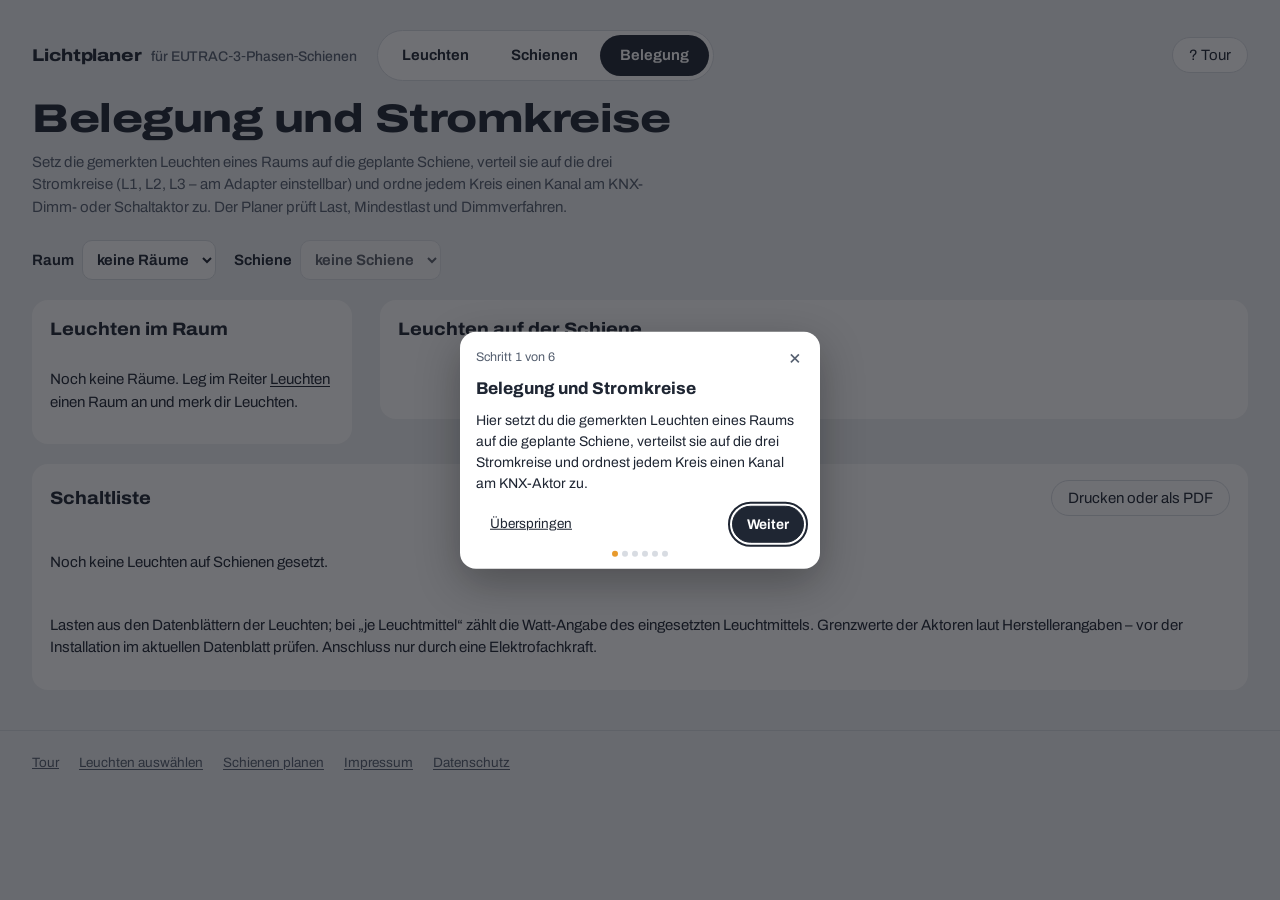
==== belegung.html @ 5a300f04 "Neuer Bereich „Belegung“: Leuchten auf Schienen setzen, Stromkreise und KNX-Aktoren; Touren für alle" ====
<!doctype html>
<html lang="de">
<head>
<meta charset="utf-8">
<meta name="viewport" content="width=device-width,initial-scale=1">
<title>Belegung – Lichtplaner für EUTRAC</title>
<meta name="description" content="Leuchten auf der EUTRAC-Schiene platzieren, auf die drei Stromkreise verteilen und KNX-Dimm- oder Schaltaktoren zuordnen – mit Last- und Dimmprüfung und Schaltliste.">
<link rel="icon" href="favicon.svg" type="image/svg+xml">
<link rel="icon" href="icons/favicon-32.png" sizes="32x32" type="image/png">
<link rel="apple-touch-icon" href="icons/apple-touch-icon.png">
<link rel="manifest" href="site.webmanifest">
<meta name="theme-color" content="#262E3C">
<link rel="stylesheet" href="fonts.css?v=20261101o">
<link rel="stylesheet" href="style.css?v=20261101o">
</head>
<body class="placing" data-tour="belegung">
<a class="skiplink" href="#blMain">Zur Belegung springen</a>
<header class="top">
  <div class="appbar">
    <a class="brand" href="./">Lichtplaner <span>für EUTRAC‑3‑Phasen‑Schienen</span></a>
    <nav class="apptabs" aria-label="Planer">
      <a href="./" id="tabLamps">Leuchten</a>
      <a href="schiene.html" id="tabRails">Schienen</a>
      <a href="belegung.html" id="tabPlace" aria-current="page">Belegung</a>
    </nav>
    <button type="button" class="ghost tourbtn" id="tourBtn" aria-label="Einführungstour starten">? Tour</button>
  </div>
  <div class="topin">
    <div>
      <h1>Belegung und Stromkreise</h1>
      <p class="lead">Setz die gemerkten Leuchten eines Raums auf die geplante Schiene, verteil sie auf die drei Stromkreise (L1, L2, L3 – am Adapter einstellbar) und ordne jedem Kreis einen Kanal am KNX-Dimm- oder Schaltaktor zu. Der Planer prüft Last, Mindestlast und Dimmverfahren.</p>
    </div>
  </div>
</header>

<div class="bl-layout">
  <div class="bl-pick" id="blPick">
    <label class="inl">Raum <select id="blRoom"></select></label>
    <label class="inl">Schiene <select id="blPlan"></select></label>
    <span class="fine" id="blStatus" aria-live="polite"></span>
  </div>

  <aside class="bl-side" aria-label="Leuchten im Raum">
    <section class="bl-card" id="blLamps"></section>
    <section class="bl-card" id="blSel" hidden></section>
  </aside>

  <main class="bl-main" id="blMain" tabindex="-1">
    <section class="bl-card">
      <div class="drawhead"><h2>Leuchten auf der Schiene</h2><span class="fine" id="blHint"></span></div>
      <div class="svgbox" id="blSvgBox"></div>
      <p class="fine" id="blLegend"></p>
    </section>
    <section class="bl-circuits" id="blCircuits" aria-label="Stromkreise"></section>
  </main>

  <section class="bl-card bl-list" id="blList" aria-labelledby="blListH">
    <div class="drawhead"><h2 id="blListH">Schaltliste</h2><button type="button" class="ghost" id="blPrint">Drucken oder als PDF</button></div>
    <div id="blListBody"></div>
    <p class="fine">Lasten aus den Datenblättern der Leuchten; bei „je Leuchtmittel“ zählt die Watt-Angabe des eingesetzten Leuchtmittels. Grenzwerte der Aktoren laut Herstellerangaben – vor der Installation im aktuellen Datenblatt prüfen. Anschluss nur durch eine Elektrofachkraft.</p>
  </section>
</div>

<footer class="sitefoot"><button type="button" class="linkbtn" id="tourLink">Tour</button><a href="./">Leuchten auswählen</a><a href="schiene.html">Schienen planen</a><a href="impressum.html">Impressum</a><a href="datenschutz.html">Datenschutz</a></footer>

<dialog id="pwDlg">
  <form id="pwForm">
    <h3>Passwort für die gemeinsame Liste</h3>
    <p>Diese Merkliste ist mit einem Passwort geschützt.</p>
    <div class="f"><label for="pwInput">Passwort</label><input type="password" id="pwInput" autocomplete="current-password"></div>
    <p id="pwErr" class="err" hidden>Passwort falsch. Bitte erneut versuchen.</p>
    <div class="actions"><button class="btn" type="button" id="pwCancel">Abbrechen</button><button class="btn primary" type="submit">Öffnen</button></div>
  </form>
</dialog>

<script src="config.js?v=20261101o"></script>
<script src="vendor/supabase-2.117.3.js?v=20261101o"></script>
<script src="merkliste-store.js?v=20261101o"></script>
<script src="tour.js?v=20261101o"></script>
<script src="schiene-engine.js?v=20261101o"></script>
<script src="belegung.js?v=20261101o"></script>
</body>
</html>
---- fonts.css ----
/* Schrift lokal ausgeliefert (keine Verbindung zu Google). Archivo, variable Breite 62–125 % und Stärke 100–900.
   Lizenz: SIL Open Font License, siehe fonts/LICENSE-Archivo.txt */
@font-face{font-family:'Archivo';font-style:normal;font-display:swap;font-weight:100 900;font-stretch:62% 125%;src:url(fonts/archivo-latin-ext-wdth-normal.woff2) format('woff2');unicode-range:U+0100-02AF,U+0304,U+0308,U+0329,U+1E00-1E9F,U+1EF2-1EFF,U+2020,U+20A0-20AB,U+20AD-20C0,U+2113,U+2C60-2C7F,U+A720-A7FF}
@font-face{font-family:'Archivo';font-style:normal;font-display:swap;font-weight:100 900;font-stretch:62% 125%;src:url(fonts/archivo-latin-wdth-normal.woff2) format('woff2');unicode-range:U+0000-00FF,U+0131,U+0152-0153,U+02BB-02BC,U+02C6,U+02DA,U+02DC,U+0304,U+0308,U+0329,U+2000-206F,U+20AC,U+2122,U+2191,U+2193,U+2212,U+2215,U+FEFF,U+FFFD}
---- style.css ----
/* Leuchten für EUTRAC – Gestaltung „Lichtkegel“
   Ruhige Fläche in Beton und Graphit; die einzige Farbe ist die Lichtfarbe der Leuchten. */
:root{
  color-scheme:light;
  --putz:#EEF0F2; --karte:#FFFFFF; --ink:#1F2633; --schiefer:#566070; --linie:#D8DCE2; --feld:#F5F6F8;
  --decke:#262E3C; --lampe:#3A4456; --gemerkt:#2F6B4F; --gemerkt-soft:#E6F1EB; --danger:#B3261E;
  --mark:#E89B2D; --mark-soft:#FFF3DF;
  --font:"Archivo",system-ui,sans-serif;
  --r-lg:16px; --r-md:12px; --r-sm:8px;
}
@media (prefers-color-scheme:dark){:root:not([data-theme="light"]){
  color-scheme:dark;
  --putz:#12161D; --karte:#1B212B; --ink:#E8EBF0; --schiefer:#A3ACBA; --linie:#2E3644; --feld:#222936;
  --decke:#0B0F15; --lampe:#3A4456; --gemerkt:#6FC198; --gemerkt-soft:#1D3328; --danger:#F2A29B;
  --mark:#F0B456; --mark-soft:#3A2E17;
}}
:root[data-theme="dark"]{
  color-scheme:dark;
  --putz:#12161D; --karte:#1B212B; --ink:#E8EBF0; --schiefer:#A3ACBA; --linie:#2E3644; --feld:#222936;
  --decke:#0B0F15; --lampe:#3A4456; --gemerkt:#6FC198; --gemerkt-soft:#1D3328; --danger:#F2A29B;
  --mark:#F0B456; --mark-soft:#3A2E17;
}
*{box-sizing:border-box}
[hidden]{display:none!important}
html{scroll-padding-top:12px}
body{margin:0;background:var(--putz);color:var(--ink);font:15px/1.5 var(--font);font-variant-numeric:tabular-nums;-webkit-font-smoothing:antialiased}
button,select,input{font:inherit;color:inherit}
a{color:inherit;text-underline-offset:2px}
h1,h2,h3,h4{margin:0}
.sr{position:absolute;width:1px;height:1px;overflow:hidden;clip:rect(0 0 0 0);white-space:nowrap}
:focus-visible{outline:2px solid var(--ink);outline-offset:2px}
.skiplink{position:absolute;left:16px;top:-60px;z-index:50;background:var(--karte);border:2px solid var(--ink);border-radius:var(--r-sm);padding:8px 12px}
.skiplink:focus{top:12px}

/* Bedienelemente */
.ghost{border:1px solid var(--linie);background:var(--karte);border-radius:999px;padding:8px 16px;cursor:pointer;line-height:1.2}
.ghost:hover{border-color:var(--ink)}
.primary{border:none;background:var(--ink);color:var(--karte);border-radius:999px;padding:10px 18px;font-weight:650;cursor:pointer}
.primary:hover{opacity:.9}
.btn{border:1px solid var(--linie);background:var(--karte);border-radius:var(--r-sm);padding:5px 10px;cursor:pointer;font-size:14px}
.btn:hover{border-color:var(--ink)}
.btn.primary{background:var(--ink);color:var(--karte);border-color:var(--ink);font-weight:650}
.btn.link{border:none;background:none;padding:4px 6px;text-decoration:underline;color:var(--ink);font-size:13.5px}
.btn.x{border:none;background:none;color:var(--schiefer);font-size:17px;line-height:1;min-width:28px;min-height:28px;display:inline-flex;align-items:center;justify-content:center;padding:0}
.btn.x:hover{color:var(--danger)}
.btn.danger{color:var(--danger);border-color:var(--danger)}
.btn:disabled,.primary:disabled,.pick:disabled{opacity:.45;cursor:not-allowed}
select,input[type=number],input[type=text],input[type=password]{border:1px solid var(--linie);background:var(--karte);border-radius:var(--r-sm);padding:7px 10px;min-height:38px}
input::placeholder{color:var(--schiefer)}
.linkbtn{background:none;border:none;padding:0;text-decoration:underline;cursor:pointer;color:inherit}

/* Kopf */
.top{max-width:1480px;margin:0 auto;padding:30px 32px 22px}
.topin{display:flex;justify-content:space-between;align-items:flex-start;gap:24px}
.top h1{font-size:46px;line-height:1;font-weight:800;font-stretch:125%;letter-spacing:-.012em;text-wrap:balance}
.lead{margin:12px 0 0;color:var(--schiefer);max-width:70ch}
.tourbtn{flex:none}

/* Raster */
.layout{max-width:1480px;margin:0 auto;padding:0 32px 40px;display:grid;grid-template-columns:250px minmax(0,1fr) 340px;gap:28px;align-items:start}
main{min-width:0;display:flex;flex-direction:column;gap:16px}

/* Filter */
.filters{position:sticky;top:16px;max-height:calc(100vh - 32px);overflow:auto;display:flex;flex-direction:column;gap:20px;padding:2px 4px 8px 2px;scrollbar-width:thin}
.fgroup h3{font-size:13.5px;font-weight:650;color:var(--schiefer);margin:0 0 8px}
.chips{display:flex;flex-wrap:wrap;gap:6px}
.chips button{border:1px solid var(--linie);background:var(--karte);border-radius:999px;padding:6px 12px;font-size:14px;cursor:pointer;min-height:34px}
.chips button:hover{border-color:var(--ink)}
.chips button[aria-pressed="true"]{background:var(--ink);color:var(--karte);border-color:var(--ink)}
.sw{display:inline-block;width:11px;height:11px;border-radius:50%;margin-right:6px;vertical-align:-1px;box-shadow:inset 0 0 0 1px rgba(0,0,0,.18)}
.nums{display:grid;gap:12px}
.f{display:flex;flex-direction:column;gap:4px}
.f label{font-size:13.5px;font-weight:650;color:var(--schiefer)}
.reset{background:none;border:none;padding:4px 0;text-align:left;text-decoration:underline;cursor:pointer;color:var(--ink)}
.showres{display:none}
.sheethead{position:absolute;width:1px;height:1px;overflow:hidden;clip:rect(0 0 0 0);white-space:nowrap}

/* Werkzeugleiste */
.toolbar{display:flex;align-items:center;gap:12px;flex-wrap:wrap}
.count{font-size:22px;font-weight:750;font-stretch:112%;margin-right:auto;outline:none}
.toolbar .tools{display:flex;gap:10px;align-items:center;flex-wrap:wrap}
.seg{display:inline-flex;border:1px solid var(--linie);border-radius:999px;background:var(--karte);padding:3px}
.seg button{border:none;background:none;border-radius:999px;padding:6px 14px;cursor:pointer}
.seg button[aria-pressed="true"]{background:var(--ink);color:var(--karte)}
.filterbtn{display:none}

/* Unterschiede */
.diff{background:var(--karte);border-radius:var(--r-lg);padding:4px 18px 4px}
.diff summary{cursor:pointer;font-weight:750;font-stretch:108%;font-size:16px;padding:12px 0;list-style:none;display:flex;align-items:center;gap:10px}
.diff summary::-webkit-details-marker{display:none}
.diff summary::before{content:"";width:8px;height:8px;border-right:2px solid var(--ink);border-bottom:2px solid var(--ink);transform:rotate(-45deg);transition:transform .15s}
.diff[open] summary::before{transform:rotate(45deg)}
#diffBody{padding:0 0 14px}
.drows{display:grid;gap:8px}
.drow{display:grid;grid-template-columns:120px 1fr;gap:10px;align-items:start}
.dl{font-size:13.5px;color:var(--schiefer);padding-top:6px}
.dv{display:flex;flex-wrap:wrap;gap:6px;align-items:center}
.dv.range{padding-top:5px;font-weight:600}
.fchip{border:1px solid var(--linie);background:var(--feld);border-radius:999px;padding:4px 10px;font-size:14px;cursor:pointer;display:inline-flex;align-items:center;gap:2px;min-height:32px}
.fchip small{margin-left:6px;color:var(--schiefer);font-size:12px}
.fchip:hover{border-color:var(--ink)}
.fchip[aria-pressed="true"]{background:var(--ink);color:var(--karte);border-color:var(--ink)}
.fchip[aria-pressed="true"] small{color:inherit;opacity:.75}
.more{color:var(--schiefer);font-size:13px;font-weight:400}
.dcommon,.dactive,.dnone{margin:12px 0 0;font-size:14px;color:var(--schiefer)}
.dcommon b,.dactive b{color:var(--ink);font-weight:650;margin-right:4px}
.dcommon{display:flex;flex-wrap:wrap;gap:4px 14px;align-items:baseline}
.cm i{font-style:normal;color:var(--schiefer);font-size:12.5px;margin-right:2px}
.cm{color:var(--ink)}
.morebtn{background:none;border:none;padding:6px 2px;text-decoration:underline;cursor:pointer;color:var(--ink);font-size:14px}
#diffBody > .morebtn{margin-top:6px}
.dactive{display:flex;flex-wrap:wrap;gap:6px;align-items:center}

/* Karten */
.cards{display:grid;grid-template-columns:repeat(auto-fill,minmax(360px,1fr));gap:14px}
.card{background:var(--karte);border-radius:var(--r-lg);display:grid;grid-template-columns:96px minmax(0,1fr);overflow:hidden;box-shadow:inset 0 0 0 1px transparent}
.card.on{box-shadow:inset 0 0 0 2px var(--gemerkt)}
.beam{background:var(--decke);position:relative;min-height:220px}
.beam svg{position:absolute;inset:0 0 28px;width:100%;height:calc(100% - 28px)}
.beam .lamp{fill:var(--lampe)}
.beam .deg{position:absolute;left:0;right:0;bottom:10px;text-align:center;color:#C9D0DB;font-size:12.5px;padding:0 4px;line-height:1.2}
.body{padding:14px 16px 14px;display:flex;flex-direction:column;gap:10px;min-width:0}
.ctop{display:flex;justify-content:space-between;gap:10px;font-size:13px;color:var(--schiefer)}
.name{font-size:17px;font-weight:700;font-stretch:106%;line-height:1.25;overflow-wrap:anywhere}
.hint{margin:0;font-size:12.5px;color:var(--schiefer);border-left:3px solid var(--mark);padding-left:8px}
.specs{display:grid;grid-template-columns:repeat(3,minmax(0,1fr));gap:8px 12px;margin:0}
.spec{min-width:0}
.spec dt{font-size:12px;color:var(--schiefer)}
.spec dd{margin:0;font-size:14px;color:var(--schiefer);overflow-wrap:anywhere;line-height:1.3}
.spec.wide{grid-column:1/-1}
/* Eigenschaften, in denen sich die aktuellen Treffer unterscheiden */
.spec.d dd{color:var(--ink);font-weight:650}
.spec.d dt{color:var(--ink)}
.spec.d{box-shadow:inset 3px 0 0 var(--mark);padding-left:7px}
.used{margin:0;font-size:13px;color:var(--gemerkt);font-weight:600}
.cfoot{display:flex;justify-content:space-between;align-items:flex-end;gap:10px;margin-top:2px}
.price{font-size:19px;font-weight:750;line-height:1.15}
.price small{font-size:12.5px;font-weight:400;color:var(--schiefer)}
.psrc{display:block;font-size:11.5px;font-weight:400;color:var(--schiefer);text-decoration:none;margin-top:2px;padding:4px 0;line-height:16px}
.psrc:hover{text-decoration:underline}
.pick{border:none;background:var(--ink);color:var(--karte);border-radius:999px;padding:10px 20px;font-weight:650;cursor:pointer;min-height:42px;white-space:nowrap}
.pick:hover{opacity:.9}
.card.on .pick{background:var(--gemerkt);color:#fff}
.links{display:flex;flex-wrap:wrap;gap:2px 8px;font-size:13.5px;margin:0 -6px}
.links a{display:inline-flex;align-items:center;min-height:36px;padding:4px 6px;text-decoration:underline;border-radius:6px}
.links a:hover{background:var(--feld)}

/* Tabelle */
.tablebox{background:var(--karte);border-radius:var(--r-lg);overflow:auto;max-height:calc(100vh - 140px)}
table{border-collapse:separate;border-spacing:0;width:100%;font-size:13.5px}
th{position:sticky;top:0;background:var(--karte);text-align:left;font-size:12.5px;font-weight:650;color:var(--schiefer);padding:10px 10px;border-bottom:1px solid var(--linie);white-space:nowrap;z-index:1}
th.n,td.n{text-align:right}
th button{background:none;border:none;padding:0;font:inherit;color:inherit;cursor:pointer}
th button::after{content:attr(data-dir);margin-left:4px}
th.d{color:var(--ink);box-shadow:inset 0 -3px 0 var(--mark)}
td{padding:9px 10px;border-bottom:1px solid var(--linie);vertical-align:top;white-space:nowrap}
td.same,th.same{color:var(--schiefer);opacity:.75}
tr.picked td{background:var(--gemerkt-soft)}
.namecell{white-space:normal;min-width:240px}
.namecell .model{display:block;font-weight:650}
td .brand{display:block;font-size:12px;color:var(--schiefer)}
td .hint{display:block;margin-top:4px}
td .used{display:block;margin-top:4px;white-space:normal;max-width:160px}
.pick.sm{padding:6px 14px;min-height:32px;font-size:13.5px}
.cct{display:inline-flex;align-items:center;gap:3px}
.dot{width:10px;height:10px;border-radius:50%;box-shadow:inset 0 0 0 1px rgba(0,0,0,.18)}
td .links{flex-wrap:nowrap;gap:2px;margin:-6px -6px}
td .links a{min-height:32px}
.emptybox{display:flex;flex-direction:column;align-items:flex-start;gap:8px;padding:28px 20px;background:var(--karte);border-radius:var(--r-lg);grid-column:1/-1}
.emptybox span{color:var(--schiefer)}
.emptyrow td{padding:0;white-space:normal}
.emptyrow .emptybox{position:sticky;left:0;max-width:min(560px,calc(100vw - 48px))}

/* Hinweise */
.notes{color:var(--schiefer);font-size:13.5px;display:flex;flex-direction:column;gap:6px;max-width:90ch;margin-top:12px}
.notes b{color:var(--ink)}

/* Lichtplan */
.plan{position:sticky;top:16px;max-height:calc(100vh - 32px);overflow:auto;background:var(--karte);border-radius:var(--r-lg);padding:18px 18px 16px;display:flex;flex-direction:column;gap:12px;scrollbar-width:thin}
.planhead{display:flex;justify-content:space-between;align-items:center}
.plan h2{font-size:24px;font-weight:800;font-stretch:120%}
.closeplan{display:none}
.plansub{margin:-8px 0 0;color:var(--schiefer);font-size:13.5px}
.plan .tools{display:flex;gap:8px;flex-wrap:wrap;align-items:center}
.roomtools input{flex:1;min-width:0}
.badge{font-size:12.5px;font-weight:650;padding:3px 10px;border-radius:999px;background:var(--gemerkt-soft);color:var(--gemerkt)}
.status{font-size:13px;color:var(--schiefer)}
.rooms{display:flex;flex-direction:column}
.empty{color:var(--schiefer);font-size:13.5px}
.room{border-top:1px solid var(--linie);padding:12px 0;display:flex;flex-direction:column;gap:8px}
.roomhead{display:flex;justify-content:space-between;align-items:center;gap:8px}
.roomname,.roomhead strong{font-size:16px;font-weight:750;font-stretch:108%}
.roomhead input{flex:1;min-width:0}
.roomhead .tools{display:flex;gap:2px}
.group{display:flex;flex-direction:column;gap:4px}
.group h4{font-size:13px;font-weight:650;color:var(--schiefer);display:flex;justify-content:space-between;align-items:center;gap:6px}
.item{display:grid;grid-template-columns:54px 1fr auto auto;gap:6px;align-items:center;font-size:13.5px}
.item input[type=number]{width:54px;min-height:32px;padding:3px 6px}
.item .p{color:var(--schiefer);font-size:13px;white-space:nowrap}
.room > .tools input{flex:1;min-width:0}
.sum{display:flex;justify-content:space-between;align-items:baseline;gap:8px;flex-wrap:wrap;font-size:13.5px;color:var(--schiefer)}
.sum b{color:var(--ink)}
.plantotal{border-top:2px solid var(--ink);padding-top:12px;display:flex;justify-content:space-between;align-items:baseline;gap:10px;flex-wrap:wrap}
.plantotal span{color:var(--schiefer);font-size:13.5px}
.plantotal b{font-size:24px;font-weight:800;font-stretch:112%}

/* Leiste unten (Handy) */
.mbar{display:none}
.scrim{display:none}

/* Fuß */
.sitefoot{max-width:1480px;margin:0 auto;padding:18px 32px 40px;display:flex;gap:20px;flex-wrap:wrap;font-size:13.5px;color:var(--schiefer);border-top:1px solid var(--linie)}
.sitefoot a,.sitefoot .linkbtn{color:var(--schiefer);display:inline-block;padding:4px 0;min-height:28px}

/* Dialoge */
dialog{border:none;border-radius:var(--r-lg);background:var(--karte);color:var(--ink);padding:20px;width:min(440px,calc(100vw - 24px));box-shadow:0 20px 60px rgba(0,0,0,.3)}
dialog::backdrop{background:rgba(18,22,29,.5)}
dialog form,#shareDone{display:flex;flex-direction:column;gap:12px}
dialog h3{font-size:18px;font-weight:750;font-stretch:108%}
dialog p{margin:0;color:var(--schiefer);font-size:14px}
dialog .row{display:flex;gap:10px;flex-wrap:wrap}
dialog .row .f{flex:1 1 150px}
dialog select,dialog input{width:100%}
dialog .actions{display:flex;justify-content:flex-end;gap:8px}
dialog .actions .btn{padding:9px 16px;border-radius:999px}
dialog .fine{font-size:12.5px}
dialog .err,#pickErr{color:var(--danger);font-size:13.5px}
dialog .linkrow{display:flex;gap:6px}
dialog .linkrow input{flex:1;min-width:0;font-size:12.5px}

/* Einführungstour */
.tour{position:fixed;inset:0;z-index:1000}
.tour-catch{position:absolute;inset:0}
.tour-hole{position:fixed;border-radius:10px;box-shadow:0 0 0 9999px rgba(15,18,24,.6),0 0 0 2px var(--mark);transition:all .22s ease;pointer-events:none}
.tour-card{position:fixed;width:min(360px,calc(100vw - 24px));background:var(--karte);color:var(--ink);border-radius:var(--r-lg);padding:14px 16px 12px;box-shadow:0 14px 44px rgba(0,0,0,.3);display:flex;flex-direction:column;gap:8px;transition:top .22s ease,left .22s ease}
.tour-card.center{left:50%!important;top:50%!important;transform:translate(-50%,-50%)}
.tour-card.sheet{left:12px!important;right:12px;bottom:max(12px,env(safe-area-inset-bottom));top:auto!important;width:auto;transform:none}
.tour-card h3{font-size:17px;font-weight:750}
.tour-card p{margin:0;font-size:14px;line-height:1.5}
.tour-top{display:flex;justify-content:space-between;align-items:center}
.tour-count{font-size:12.5px;color:var(--schiefer)}
.tour-x{border:none;background:none;color:var(--schiefer);font-size:22px;line-height:1;cursor:pointer;padding:0 2px}
.tour-nav{display:flex;align-items:center;gap:6px;margin-top:4px}
.tour-sp{flex:1}
.tour-nav .btn{padding:7px 14px;border-radius:999px}
.tour-dots{display:flex;gap:4px;justify-content:center}
.tour-dots i{width:6px;height:6px;border-radius:50%;background:var(--linie)}
.tour-dots i.on{background:var(--mark)}

/* Rechtstexte */
.wrap.legal{max-width:760px;margin:0 auto;padding:32px 20px 40px}
.legal main{gap:6px}
.legal h1{font-size:clamp(26px,7.5vw,36px);font-weight:800;font-stretch:120%;margin:8px 0 6px;hyphens:auto;overflow-wrap:anywhere}
.legal h2{font-size:18px;font-weight:750;margin:22px 0 6px}
.legal p,.legal li{line-height:1.6}
.legal address{font-style:normal;line-height:1.6}
.legal .sitefoot{padding:18px 0 0;margin-top:24px}

/* Mittlere Breite: Lichtplan als Leiste unten */
@media (max-width:1180px){
  .layout{grid-template-columns:230px minmax(0,1fr)}
  .plan{position:fixed;left:auto;right:12px;top:12px;bottom:12px;width:min(420px,calc(100vw - 24px));max-height:none;z-index:40;transform:translateX(calc(100% + 24px));transition:transform .22s ease;box-shadow:0 20px 60px rgba(0,0,0,.3)}
  .closeplan{display:inline-block}
  body.sheet-plan .plan{transform:none}
  .mbar{display:flex;position:fixed;left:50%;transform:translateX(-50%);bottom:14px;z-index:30;width:min(520px,calc(100vw - 24px));background:var(--ink);color:var(--karte);border:none;border-radius:var(--r-lg);padding:12px 14px 12px 18px;justify-content:space-between;align-items:center;gap:12px;cursor:pointer;text-align:left;box-shadow:0 12px 32px rgba(18,22,29,.35)}
  .mbar b{display:block;font-size:16px}
  .mbar small{display:block;font-size:13px;opacity:.8}
  .mbtn{background:var(--karte);color:var(--ink);border-radius:999px;padding:8px 16px;font-weight:700}
  body{padding-bottom:84px}
  body.sheet-plan .scrim,body.sheet-filter .scrim{display:block;position:fixed;inset:0;background:rgba(18,22,29,.45);z-index:35}
}
/* Handy */
@media (max-width:760px){
  .top{padding:20px 16px 12px}
  .top h1{font-size:34px}
  .lead{font-size:14.5px}
  .layout{grid-template-columns:minmax(0,1fr);padding:0 12px 24px;gap:14px}
  .filters{position:fixed;inset:auto 0 0 0;top:auto;max-height:88vh;background:var(--putz);z-index:40;padding:16px 16px calc(16px + env(safe-area-inset-bottom));border-radius:var(--r-lg) var(--r-lg) 0 0;transform:translateY(105%);transition:transform .22s ease;box-shadow:0 -10px 40px rgba(0,0,0,.25)}
  body.sheet-filter .filters{transform:none}
  .sheethead{position:static;width:auto;height:auto;overflow:visible;clip:auto;display:flex;justify-content:space-between;align-items:center}
  .sheethead h2{font-size:22px;font-weight:800;font-stretch:115%}
  .showres{display:block;position:sticky;bottom:0;width:100%;margin-top:4px}
  .filterbtn{display:inline-block;order:-1}
  .toolbar{position:sticky;top:0;z-index:20;background:var(--putz);padding:8px 0;margin:0 -2px}
  .count{font-size:17px;flex-basis:100%;order:1;margin:0}
  .toolbar .tools{order:0;margin-left:auto}
  #sortSel{max-width:170px}
  .seg{display:none}
  .toolbar{flex-wrap:wrap;gap:8px}
  .cards{grid-template-columns:minmax(0,1fr)}
  .card{grid-template-columns:70px minmax(0,1fr)}
  .beam{min-height:180px}
  .specs{grid-template-columns:repeat(3,minmax(0,1fr));gap:8px 10px}
  .drow{grid-template-columns:1fr;gap:4px}
  .dl{padding-top:0}
  .plan{inset:auto 0 0 0;top:auto;width:auto;height:88vh;border-radius:var(--r-lg) var(--r-lg) 0 0;transform:translateY(105%)}
  body.sheet-plan .plan{transform:none}
  .mbar{bottom:10px}
  .sitefoot{padding:18px 16px 24px}
}
@media (prefers-reduced-motion:reduce){*{transition:none!important}}
.store{border-collapse:collapse;width:100%;font-size:13.5px;margin:10px 0}
.store th,.store td{border-bottom:1px solid var(--linie);padding:8px 8px;text-align:left;vertical-align:top;white-space:normal;position:static;background:none;color:inherit;font-size:13.5px}
.store th{font-weight:650;color:var(--schiefer)}
.store code{font-size:12.5px;white-space:nowrap}
@media (max-width:640px){
  .store thead{display:none}
  .store,.store tbody,.store tr,.store td{display:block;width:100%}
  .store tr{border-bottom:1px solid var(--linie);padding:8px 0}
  .store td{border:none;padding:2px 0}
  .store td::before{content:attr(data-label);display:block;font-size:12px;color:var(--schiefer)}
  .store code{white-space:normal}
}
.printbtn{width:100%}
.printplan{display:none}
@media print{
  @page{margin:14mm 12mm}
  body{background:#fff;color:#000;padding:0;font-size:10.5pt}
  body > *:not(.printplan){display:none!important}
  .printplan{display:block}
  .printplan h1{font-size:22pt;font-weight:800;font-stretch:120%;margin:0}
  .printplan header p{margin:2pt 0 10pt;color:#444}
  .printplan h2{font-size:13pt;margin:12pt 0 4pt;font-weight:750}
  .printplan h3{font-size:11.5pt;margin:8pt 0 2pt;border-bottom:1px solid #999}
  .printplan h4{font-size:10pt;margin:4pt 0 1pt;color:#444;font-weight:650}
  .printplan table{width:100%;border-collapse:collapse;font-size:9pt}
  .printplan thead th:nth-child(3){width:34%}
  .printplan td:nth-child(7){white-space:normal;max-width:24mm}
  .printplan th,.printplan td{border-bottom:1px solid #ccc;padding:3pt 4pt;text-align:left;vertical-align:top;position:static;background:none;color:#000;white-space:normal}
  .printplan th{font-weight:650;color:#333;border-bottom:1.5px solid #000}
  .printplan .n{text-align:right;white-space:nowrap}
  .printplan tfoot td{border-top:1.5px solid #000;border-bottom:none}
  .printplan ul{margin:0;padding-left:14pt}
  .printplan li span{color:#555;margin-left:4pt}
  .printplan .proom{break-inside:avoid}
  .printplan tr{break-inside:avoid}
  .pnote{margin-top:12pt;font-size:8.5pt;color:#555}
}
.fgroup.extra{background:var(--karte);border-radius:var(--r-md);padding:10px 10px 12px;box-shadow:inset 3px 0 0 var(--mark)}

/* Doppel-Schieberegler (Lichtstrom, Leistung) */
.range{display:flex;flex-direction:column;gap:2px}
.rhead{display:flex;justify-content:space-between;align-items:baseline;gap:8px;flex-wrap:wrap}
.rhead span{font-size:13.5px;font-weight:650;color:var(--schiefer)}
.rhead output{font-size:13.5px;font-weight:600;color:var(--ink);text-align:right}
.dual{position:relative;height:40px;margin:0 2px}
.dual .track{position:absolute;left:14px;right:14px;top:18px;height:4px;border-radius:2px;background:var(--linie)}
.dual .fill{position:absolute;top:0;bottom:0;left:0;right:0;border-radius:2px;background:var(--ink)}
.dual input[type=range]{position:absolute;inset:0;width:100%;height:40px;margin:0;background:none;pointer-events:none;-webkit-appearance:none;appearance:none;z-index:2}
.dual input[type=range]:focus{outline:none}
.dual input[type=range]::-webkit-slider-runnable-track{height:40px;background:none;border:none}
.dual input[type=range]::-moz-range-track{height:40px;background:none;border:none}
.dual input[type=range]::-webkit-slider-thumb{-webkit-appearance:none;appearance:none;pointer-events:auto;width:28px;height:28px;margin-top:6px;border-radius:50%;background:var(--karte);border:2px solid var(--ink);box-shadow:0 1px 4px rgba(0,0,0,.25);cursor:grab}
.dual input[type=range]::-moz-range-thumb{pointer-events:auto;width:24px;height:24px;border-radius:50%;background:var(--karte);border:2px solid var(--ink);box-shadow:0 1px 4px rgba(0,0,0,.25);cursor:grab}
.dual input[type=range]:active::-webkit-slider-thumb{cursor:grabbing;transform:scale(1.08)}
.dual input[type=range]:focus-visible::-webkit-slider-thumb{outline:3px solid var(--mark);outline-offset:2px}
.dual input[type=range]:focus-visible::-moz-range-thumb{outline:3px solid var(--mark);outline-offset:2px}
.fgroup.ranges{display:flex;flex-direction:column;gap:10px}

/* Bildvorschau */
.imglink{background:none;border:none;font:inherit;color:inherit;display:inline-flex;align-items:center;min-height:36px;padding:4px 6px;text-decoration:underline;border-radius:6px;cursor:zoom-in}
.imglink:hover{background:var(--feld)}
td .imglink{min-height:32px}
.imgdlg{width:min(560px,calc(100vw - 24px));padding:14px}
.imgdlg figure{margin:0;display:flex;flex-direction:column;gap:10px}
.imgbox{background:#fff;border-radius:var(--r-md);aspect-ratio:1/1;display:grid;place-items:center;overflow:hidden;position:relative}
.imgbox img{width:100%;height:100%;object-fit:contain;display:block}
.imgload,.imgfail{position:absolute;margin:0;color:#566070;font-size:14px;display:none}
figure.loading .imgload{display:block}
figure.loading img{opacity:0}
figure.failed .imgfail{display:block}
figure.failed img{display:none}
.imgdlg figcaption{display:flex;flex-direction:column;gap:2px;font-size:14px}
.imgdlg figcaption span{color:var(--schiefer);font-size:13px}
.imgdlg .actions{display:flex;align-items:center;gap:14px;margin-top:10px;flex-wrap:wrap}
.imgdlg .actions a{font-size:14px;min-height:32px;display:inline-flex;align-items:center}
.imgdlg .actions .sp{flex:1}

/* Schienenplaner */
.planner .back{margin:0 0 6px;font-size:14px}
.planner .back a{display:inline-block;padding:6px 0;min-height:32px}
.planlayout{max-width:1480px;margin:0 auto;padding:0 32px 40px;display:grid;grid-template-columns:320px minmax(0,1fr);gap:28px;align-items:start}
.planform{position:sticky;top:16px;display:flex;flex-direction:column;gap:14px}
.planform fieldset{border:none;margin:0;padding:14px 16px;background:var(--karte);border-radius:var(--r-lg);display:flex;flex-direction:column;gap:10px}
.planform legend{font-weight:750;font-stretch:110%;font-size:16px;padding:0;float:left;width:100%;margin-bottom:2px}
.planform legend+*{clear:both}
.planform .chips button[role=radio]{border:1px solid var(--linie);background:var(--karte);border-radius:999px;padding:6px 12px;font-size:14px;cursor:pointer;min-height:34px}
.planform .chips button[aria-checked="true"]{background:var(--ink);color:var(--karte);border-color:var(--ink)}
.planform .chips button:disabled{opacity:.45;cursor:not-allowed}
.planform .fine,.planout .fine{font-size:12.5px;color:var(--schiefer);margin:0}
.planform .lbl{font-size:13.5px;font-weight:650;color:var(--schiefer)}
.unit{display:flex;align-items:center;gap:6px}.unit input{width:110px}
.planout{display:flex;flex-direction:column;gap:16px;min-width:0;outline:none}
.planout section{background:var(--karte);border-radius:var(--r-lg);padding:16px 18px}
.planout h2{font-size:19px;font-weight:750;font-stretch:110%}
.drawhead{display:flex;justify-content:space-between;align-items:center;gap:10px;flex-wrap:wrap;margin-bottom:10px}
.svgbox{overflow-x:auto}
.svgbox svg{width:100%;min-width:560px;height:auto;display:block}
.svgbox .rail{fill:var(--feld);stroke:var(--ink);stroke-width:1.5}
.svgbox .joint{stroke:var(--ink);stroke-width:2;stroke-dasharray:3 3}
.svgbox .sl{stroke:#D7262E;stroke-width:3}
.svgbox .feed{fill:var(--ink)}
.svgbox .cap{fill:var(--ink)}
.svgbox .dim{stroke:var(--schiefer);stroke-width:1}
.svgbox text{fill:var(--ink);font-family:var(--font)}
.svgbox .tN{font-size:13px;fill:var(--schiefer)}
.svgbox .tRail{font-size:13px;font-weight:600}
.svgbox .tLab{font-size:13px;font-weight:650}
.svgbox .tSmall{font-size:12px;fill:var(--schiefer)}
.svgbox .tSL{font-size:12px;font-weight:700;fill:#D7262E}
.svgbox .tDim{font-size:13px}
.checks ul{list-style:none;margin:8px 0 0;padding:0;display:flex;flex-direction:column;gap:6px}
.checks li{display:flex;gap:8px;align-items:baseline}
.checks li span{width:20px;height:20px;border-radius:50%;display:inline-grid;place-items:center;font-size:12px;font-weight:800;flex:none;color:#fff}
.checks li.ok span{background:var(--gemerkt)}
.checks li.warn span{background:var(--mark);color:#1F2633}
.checks li.bad span{background:var(--danger)}
.err{color:var(--danger);font-weight:600;margin:8px 0 0}
.tablewrap{overflow-x:auto}
#bom{width:100%;border-collapse:collapse;font-size:14px}
#bom th,#bom td{text-align:left;padding:9px 8px;border-bottom:1px solid var(--linie);vertical-align:top;position:static;background:none;white-space:normal}
#bom th{font-size:12.5px;color:var(--schiefer);font-weight:650}
#bom .n{text-align:right;white-space:nowrap}
#bom .mono{white-space:nowrap;font-variant-numeric:tabular-nums}
#bom .why{display:block;font-size:12.5px;color:var(--schiefer)}
#bom .na{font-size:12.5px;color:var(--schiefer)}
#bom tr.have td{color:var(--schiefer);text-decoration:line-through;text-decoration-color:var(--linie)}
#bom tr.have td:first-child{text-decoration:none}
#bom input[type=checkbox]{width:24px;height:24px;margin:0;accent-color:var(--gemerkt)}
.missing{margin-top:10px;font-size:14.5px}
.missing:empty{display:none}
.notes2{margin:12px 0 0;padding-left:18px;color:var(--schiefer);font-size:13.5px;display:flex;flex-direction:column;gap:4px}
.explain ul{padding-left:18px;display:flex;flex-direction:column;gap:6px;font-size:14.5px}
.explain p{font-size:14.5px;max-width:80ch}
.plannerlink{flex:none}
@media (max-width:900px){.planlayout{grid-template-columns:minmax(0,1fr);padding:0 12px 24px}.planform{position:static}}
@media print{
  body.planner > *:not(.planlayout){display:none!important}
  body.planner .planform,body.planner .explain,body.planner .skiplink,body.planner #printBtn,body.planner .seg{display:none!important}
  body.planner .planlayout{display:block;padding:0}
  body.planner .planout section{padding:0;margin:0 0 12pt;break-inside:avoid}
  body.planner #bom td,body.planner #bom th{font-size:9.5pt;padding:3pt 4pt}
}
.topbtns{display:flex;gap:8px;flex:none;align-items:center}
.topbtns .ghost{text-decoration:none;color:var(--ink)}

/* Schienenplaner: Zeichenfläche */
.edtools{display:flex;flex-wrap:wrap;gap:10px 14px;align-items:center;margin:4px 0 6px}
.edtools .inl{display:inline-flex;align-items:center;gap:6px;font-size:14px;color:var(--schiefer)}
.edtools select,.edtools input{font:inherit;font-size:14px;padding:6px 8px;border:1px solid var(--linie);border-radius:8px;background:var(--karte);color:var(--ink);min-height:36px}
.edtools input{width:3.6em;text-align:right}
.edtools .seg button[aria-pressed=true]{background:var(--ink);color:var(--karte)}
.svgbox svg.editor{min-width:0;touch-action:none;user-select:none;-webkit-user-select:none;cursor:crosshair;border-radius:10px}
.svgbox svg.editor.tool-feed{cursor:pointer}
.svgbox svg.editor.tool-erase{cursor:pointer}
.svgbox .edbg{fill:var(--karte)}
.svgbox .gm{stroke:var(--linie);stroke-width:1}
.svgbox .gd{fill:var(--schiefer);opacity:.45}
.svgbox .tG{font-size:11px;fill:var(--schiefer)}
.svgbox .edrail{stroke:var(--ink);stroke-width:7;stroke-linecap:round}
.svgbox .sl2{stroke:#D7262E;stroke-width:2.5;stroke-linecap:round;pointer-events:none}
.svgbox .edprev{stroke:var(--mark);stroke-width:7;stroke-linecap:round;opacity:.8;pointer-events:none}
.svgbox .ednode{fill:var(--karte);stroke:var(--ink);stroke-width:2.5}
.svgbox .ednode.end{fill:var(--ink)}
.svgbox .bad{fill:#D7262E!important;stroke:#D7262E}
.svgbox text.bad{fill:#D7262E}
.svgbox .tLen{font-size:12px;font-weight:650;fill:var(--schiefer);paint-order:stroke;stroke:var(--karte);stroke-width:4px}
.svgbox .tNode{font-size:12.5px;font-weight:700;paint-order:stroke;stroke:var(--karte);stroke-width:4px}
.svgbox .tLabS{font-size:11px;font-weight:650;paint-order:stroke;stroke:var(--karte);stroke-width:4px}
#drawNote .leg{display:inline-flex;align-items:center;gap:5px;margin-right:12px}
#drawNote .leg i{display:inline-block;width:18px;height:6px;border-radius:3px}
#drawNote .lr{background:var(--ink)}#drawNote .ls{background:#D7262E;height:3px!important}
#drawNote .lf{background:var(--ink);width:10px!important;height:10px!important;border-radius:2px!important}
#drawNote .le{background:var(--ink);width:8px!important;height:8px!important;border-radius:50%!important}
.edgelist details{margin-top:8px;font-size:14px}
.edgelist summary{cursor:pointer;font-weight:650}
.edgelist ul{padding-left:18px;margin:6px 0;display:flex;flex-direction:column;gap:3px}
@media print{.edtools,#toolHint{display:none!important}}
@media screen{body.planner .seg{display:inline-flex;flex-wrap:wrap}}
@media (max-width:600px){body.planner .seg button{padding:8px 12px}.drawhead{flex-wrap:wrap;gap:8px}}
.svgbox .cross{fill:none;stroke:#D7262E;stroke-width:3}
#drawNote .lx{background:var(--karte);border:2.5px solid var(--ink);width:10px!important;height:10px!important;border-radius:50%!important;box-sizing:border-box}
.planform{position:static}
.savebtns{display:flex;flex-wrap:wrap;gap:8px}
#saveStatus.ok{color:var(--gemerkt)}
#saveStatus.bad{color:var(--danger);font-weight:600}
.railitem{display:flex;justify-content:space-between;gap:8px;align-items:baseline;font-size:13.5px}
.railitem a{color:var(--ink);font-weight:600}
.railitem .p{color:var(--schiefer);font-size:13px;white-space:nowrap}
.rails .addrail{align-self:flex-start;padding-left:0}

/* Gemeinsame Kopfzeile: Leuchten und Schienen gleichberechtigt */
.appbar{display:flex;align-items:center;gap:14px 20px;flex-wrap:wrap;margin-bottom:18px}
.brand{font-weight:800;font-stretch:118%;font-size:17px;color:var(--ink);text-decoration:none;letter-spacing:-.005em}
.brand span{font-weight:500;font-stretch:100%;color:var(--schiefer);font-size:14px;margin-left:4px}
.apptabs{display:inline-flex;background:var(--karte);border:1px solid var(--linie);border-radius:999px;padding:4px;gap:2px}
.apptabs a{padding:9px 20px;border-radius:999px;color:var(--ink);text-decoration:none;font-weight:650;font-size:15px;min-height:40px;display:inline-flex;align-items:center}
.apptabs a:hover{background:var(--putz)}
.apptabs a[aria-current=page]{background:var(--ink);color:var(--karte)}
.appbar .tourbtn{margin-left:auto}
@media (min-width:761px){.top h1{font-size:40px}}
@media (max-width:600px){.brand span{display:none}.apptabs{order:3;width:100%}.apptabs a{flex:1;justify-content:center}.top h1{font-size:32px}}

/* Belegung */
.bl-layout{max-width:1480px;margin:0 auto;padding:0 32px 40px;display:grid;grid-template-columns:320px minmax(0,1fr);gap:20px 28px;align-items:start}
.bl-pick{grid-column:1/-1;display:flex;flex-wrap:wrap;gap:10px 18px;align-items:center}
.bl-pick .inl{display:inline-flex;align-items:center;gap:8px;font-weight:650}
.bl-pick select{font:inherit;font-size:15px;padding:8px 10px;border:1px solid var(--linie);border-radius:10px;background:var(--karte);color:var(--ink);min-height:40px;max-width:70vw}
.bl-side{display:flex;flex-direction:column;gap:14px}
.bl-main{display:flex;flex-direction:column;gap:18px;min-width:0}
.bl-card{background:var(--karte);border-radius:var(--r-lg);padding:16px 18px;display:flex;flex-direction:column;gap:10px}
.bl-card h2{font-size:18px;font-weight:750;font-stretch:108%}
.bl-card h3{font-size:16px;font-weight:750;display:flex;align-items:center;gap:8px;flex-wrap:wrap}
.bl-lamps{display:flex;flex-direction:column;gap:6px}
.bl-lamp{display:flex;justify-content:space-between;align-items:center;gap:10px;text-align:left;border:1px solid var(--linie);background:var(--karte);color:var(--ink);border-radius:12px;padding:8px 12px;cursor:pointer;font:inherit;min-height:48px}
.bl-lamp span{display:flex;flex-direction:column;min-width:0}
.bl-lamp small{color:var(--schiefer);font-size:12.5px}
.bl-lamp em{font-style:normal;font-weight:750;font-variant-numeric:tabular-nums;white-space:nowrap}
.bl-lamp[aria-pressed=true]{border-color:var(--ink);box-shadow:inset 0 0 0 2px var(--ink)}
.bl-lamp.full em{color:var(--gemerkt)}
.bl-svg{width:100%;height:auto;display:block;touch-action:none;user-select:none;-webkit-user-select:none;border-radius:10px;min-width:0}
.svgbox .bl-svg{min-width:0}
.bl-svg.placing{cursor:crosshair}
.bl-m{cursor:grab}
.bl-m circle{stroke:var(--karte);stroke-width:2.5}
.bl-m text{fill:#fff;font-size:13px;font-weight:800;pointer-events:none}
.bl-m.sel circle{stroke:var(--mark);stroke-width:4}
.bl-m.stale circle{opacity:.45;stroke-dasharray:3 2}
.kdot{display:inline-block;width:12px;height:12px;border-radius:50%;vertical-align:-1px;margin-right:6px;flex:none}
.bl-circuits{display:grid;grid-template-columns:repeat(3,minmax(0,1fr));gap:14px}
.bl-kreis .f{display:flex;flex-direction:column;gap:4px}
.bl-kreis label{font-size:13px;color:var(--schiefer);font-weight:650}
.bl-kreis input,.bl-kreis select{font:inherit;font-size:14.5px;padding:7px 9px;border:1px solid var(--linie);border-radius:9px;background:var(--karte);color:var(--ink);min-height:38px;width:100%}
.bl-row{display:grid;grid-template-columns:1fr 1fr;gap:8px}
.bl-sum{margin:0;font-size:14.5px}
.bl-checks{list-style:none;margin:0;padding:0;display:flex;flex-direction:column;gap:5px;font-size:13.5px}
.bl-checks li{padding-left:22px;position:relative}
.bl-checks li::before{position:absolute;left:0;top:0;width:16px;height:16px;border-radius:50%;font-size:11px;font-weight:800;display:grid;place-items:center;color:#fff}
.bl-checks li.ok::before{content:"✓";background:var(--gemerkt)}
.bl-checks li.warn::before{content:"!";background:var(--mark);color:#1F2633}
.bl-checks li.bad::before{content:"!";background:var(--danger)}
.bl-checks li.info::before{content:"i";background:var(--schiefer)}
.bl-list{grid-column:1/-1}
.bl-table{width:100%;border-collapse:collapse;font-size:14px}
.bl-table th,.bl-table td{text-align:left;padding:8px;border-bottom:1px solid var(--linie);vertical-align:top}
.bl-table th{font-size:12.5px;color:var(--schiefer);font-weight:650}
.bl-table .n{text-align:right;white-space:nowrap}
.bl-table .st.ok{color:var(--gemerkt);font-weight:650}
.bl-table .st.warn{color:var(--ink)}
.bl-table .st.bad{color:var(--danger);font-weight:600}
#blSel .chips{display:flex;flex-wrap:wrap;gap:6px}
#blStatus.ok{color:var(--gemerkt)}#blStatus.bad{color:var(--danger);font-weight:600}
@media (max-width:1100px){.bl-circuits{grid-template-columns:minmax(0,1fr)}}
@media (max-width:900px){.bl-layout{grid-template-columns:minmax(0,1fr);padding:0 12px 24px}}
@media print{
  body.placing .top,body.placing .bl-pick,body.placing .bl-side,body.placing .sitefoot,body.placing #blPrint,body.placing .skiplink{display:none!important}
  body.placing .bl-layout{display:block;padding:0}
  body.placing .bl-card{padding:6px 0;break-inside:avoid}
  body.placing .bl-kreis input,body.placing .bl-kreis select{border:none;padding:0;min-height:0}
}
#blLegend .leg{display:inline-flex;align-items:center;gap:6px;margin-right:14px}
#blLegend .lf{display:inline-block;background:var(--ink);width:10px;height:10px;border-radius:2px}
#blSel .chips button{display:inline-flex;align-items:center}
#blSel .chips button[aria-checked=true],.chips button[aria-checked=true]{background:var(--ink);color:var(--karte);border-color:var(--ink)}
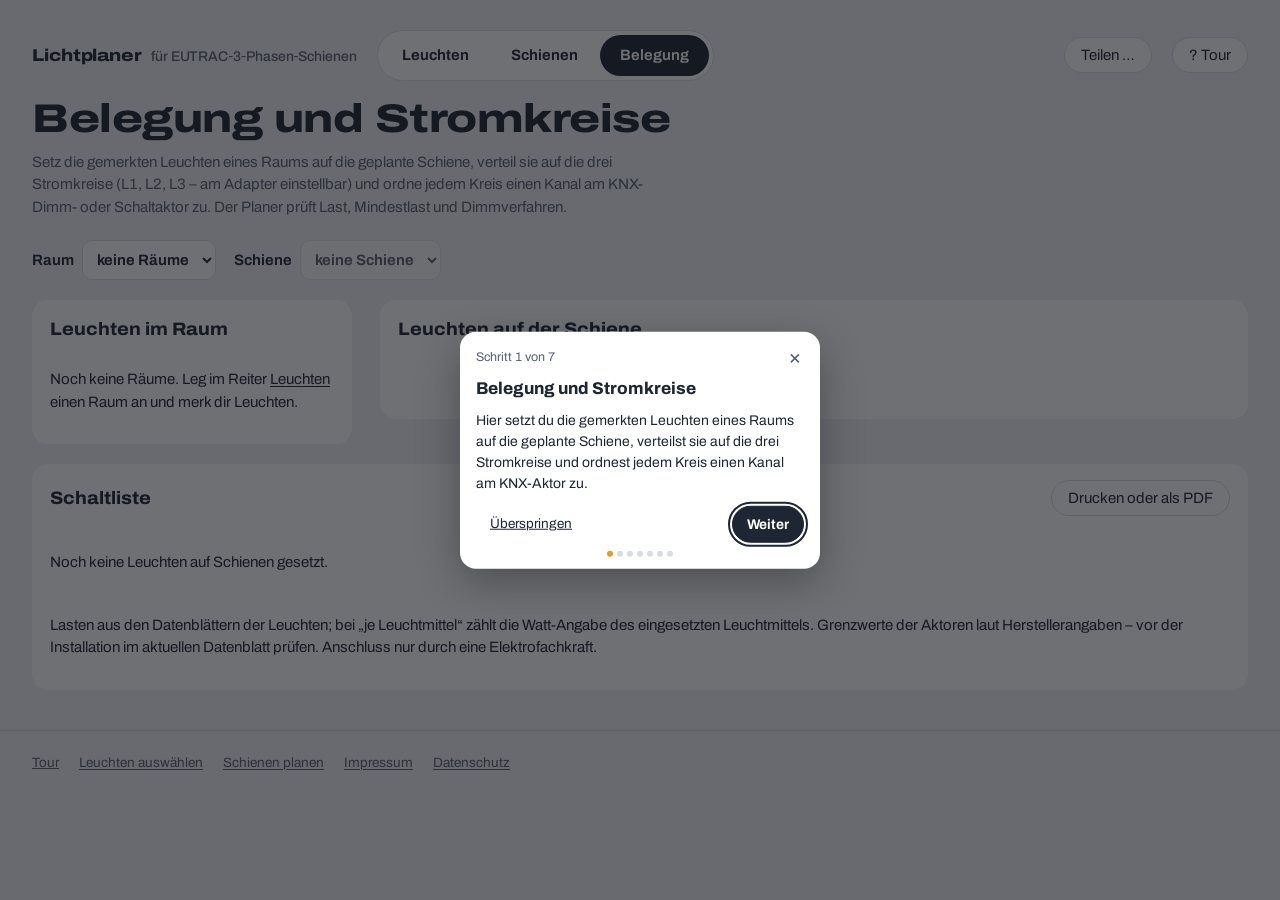
==== commit 06fa7d86: "Teilen in der Kopfzeile jeder Seite - share-ui.js: „Teilen …“ bzw. „Gemeinsam · Link kopieren · ⋯“ (" ====
--- a/belegung.html
+++ b/belegung.html
@@ -10,8 +10,8 @@
 <link rel="apple-touch-icon" href="icons/apple-touch-icon.png">
 <link rel="manifest" href="site.webmanifest">
 <meta name="theme-color" content="#262E3C">
-<link rel="stylesheet" href="fonts.css?v=20261101o">
-<link rel="stylesheet" href="style.css?v=20261101o">
+<link rel="stylesheet" href="fonts.css?v=20261101p">
+<link rel="stylesheet" href="style.css?v=20261101p">
 </head>
 <body class="placing" data-tour="belegung">
 <a class="skiplink" href="#blMain">Zur Belegung springen</a>
@@ -23,6 +23,7 @@
       <a href="schiene.html" id="tabRails">Schienen</a>
       <a href="belegung.html" id="tabPlace" aria-current="page">Belegung</a>
     </nav>
+    <div class="sharehdr" id="shareBar"></div>
     <button type="button" class="ghost tourbtn" id="tourBtn" aria-label="Einführungstour starten">? Tour</button>
   </div>
   <div class="topin">
@@ -73,11 +74,12 @@
   </form>
 </dialog>
 
-<script src="config.js?v=20261101o"></script>
-<script src="vendor/supabase-2.117.3.js?v=20261101o"></script>
-<script src="merkliste-store.js?v=20261101o"></script>
-<script src="tour.js?v=20261101o"></script>
-<script src="schiene-engine.js?v=20261101o"></script>
-<script src="belegung.js?v=20261101o"></script>
+<script src="config.js?v=20261101p"></script>
+<script src="vendor/supabase-2.117.3.js?v=20261101p"></script>
+<script src="share-ui.js?v=20261101p"></script>
+<script src="merkliste-store.js?v=20261101p"></script>
+<script src="tour.js?v=20261101p"></script>
+<script src="schiene-engine.js?v=20261101p"></script>
+<script src="belegung.js?v=20261101p"></script>
 </body>
 </html>
--- a/style.css
+++ b/style.css
@@ -562,3 +562,19 @@
 #blLegend .lf{display:inline-block;background:var(--ink);width:10px;height:10px;border-radius:2px}
 #blSel .chips button{display:inline-flex;align-items:center}
 #blSel .chips button[aria-checked=true],.chips button[aria-checked=true]{background:var(--ink);color:var(--karte);border-color:var(--ink)}
+
+/* Teilen in der Kopfzeile */
+.sharehdr{display:flex;align-items:center;gap:8px;margin-left:auto}
+.sharehdr .badge{white-space:nowrap}
+.sharehdr + .tourbtn,.appbar .sharehdr ~ .tourbtn{margin-left:0}
+.sharemore{position:relative}
+.sharemore summary{list-style:none;cursor:pointer;padding:8px 12px}
+.sharemore summary::-webkit-details-marker{display:none}
+.sharemenu{position:absolute;right:0;top:calc(100% + 6px);background:var(--karte);border:1px solid var(--linie);border-radius:12px;box-shadow:0 12px 30px rgba(0,0,0,.18);padding:6px;display:flex;flex-direction:column;min-width:240px;z-index:40}
+.sharemenu button{border:none;background:none;text-align:left;padding:10px 12px;border-radius:8px;font:inherit;color:var(--ink);cursor:pointer}
+.sharemenu button:hover{background:var(--putz)}
+.sharemenu .danger{color:var(--danger)}
+.sharetoast{position:fixed;left:50%;bottom:20px;transform:translate(-50%,20px);background:var(--ink);color:var(--karte);padding:10px 16px;border-radius:12px;font-size:14px;max-width:min(560px,calc(100vw - 32px));opacity:0;pointer-events:none;transition:opacity .2s,transform .2s;z-index:60}
+.sharetoast.on{opacity:1;transform:translate(-50%,0)}
+@media (max-width:600px){.sharehdr{margin-left:auto}.sharehdr .badge{display:none}}
+@media print{.sharehdr,.sharetoast{display:none!important}}
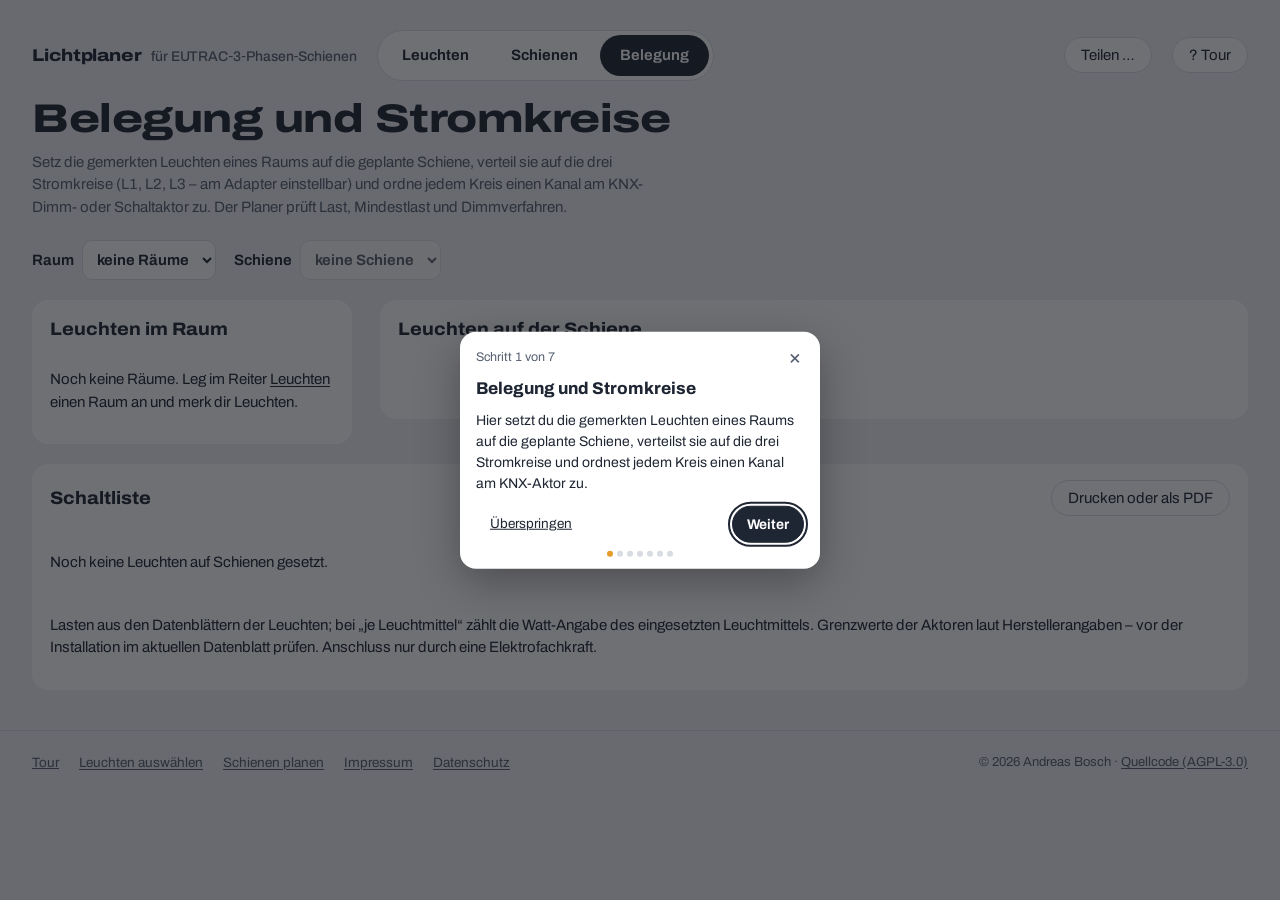
==== commit 9e6d3bf9: "Lizenz: AGPL-3.0-or-later mit Namensnennung (§7 b), Leuchtendaten CC BY-SA 4.0 - LICENSE (AGPL-3.0, " ====
--- a/belegung.html
+++ b/belegung.html
@@ -10,8 +10,8 @@
 <link rel="apple-touch-icon" href="icons/apple-touch-icon.png">
 <link rel="manifest" href="site.webmanifest">
 <meta name="theme-color" content="#262E3C">
-<link rel="stylesheet" href="fonts.css?v=20261101p">
-<link rel="stylesheet" href="style.css?v=20261101p">
+<link rel="stylesheet" href="fonts.css?v=20261101q">
+<link rel="stylesheet" href="style.css?v=20261101q">
 </head>
 <body class="placing" data-tour="belegung">
 <a class="skiplink" href="#blMain">Zur Belegung springen</a>
@@ -62,7 +62,7 @@
   </section>
 </div>
 
-<footer class="sitefoot"><button type="button" class="linkbtn" id="tourLink">Tour</button><a href="./">Leuchten auswählen</a><a href="schiene.html">Schienen planen</a><a href="impressum.html">Impressum</a><a href="datenschutz.html">Datenschutz</a></footer>
+<footer class="sitefoot"><button type="button" class="linkbtn" id="tourLink">Tour</button><a href="./">Leuchten auswählen</a><a href="schiene.html">Schienen planen</a><a href="impressum.html">Impressum</a><a href="datenschutz.html">Datenschutz</a><span class="credit">© 2026 Andreas Bosch · <a href="https://github.com/Andr3asB/eutrac-leuchten" rel="noopener">Quellcode (AGPL-3.0)</a></span></footer>
 
 <dialog id="pwDlg">
   <form id="pwForm">
@@ -74,12 +74,12 @@
   </form>
 </dialog>
 
-<script src="config.js?v=20261101p"></script>
-<script src="vendor/supabase-2.117.3.js?v=20261101p"></script>
-<script src="share-ui.js?v=20261101p"></script>
-<script src="merkliste-store.js?v=20261101p"></script>
-<script src="tour.js?v=20261101p"></script>
-<script src="schiene-engine.js?v=20261101p"></script>
-<script src="belegung.js?v=20261101p"></script>
+<script src="config.js?v=20261101q"></script>
+<script src="vendor/supabase-2.117.3.js?v=20261101q"></script>
+<script src="share-ui.js?v=20261101q"></script>
+<script src="merkliste-store.js?v=20261101q"></script>
+<script src="tour.js?v=20261101q"></script>
+<script src="schiene-engine.js?v=20261101q"></script>
+<script src="belegung.js?v=20261101q"></script>
 </body>
 </html>
--- a/fonts.css
+++ b/fonts.css
@@ -1,3 +1,4 @@
+/* SPDX-License-Identifier: AGPL-3.0-or-later · Copyright (C) 2026 Andreas Bosch */
 /* Schrift lokal ausgeliefert (keine Verbindung zu Google). Archivo, variable Breite 62–125 % und Stärke 100–900.
    Lizenz: SIL Open Font License, siehe fonts/LICENSE-Archivo.txt */
 @font-face{font-family:'Archivo';font-style:normal;font-display:swap;font-weight:100 900;font-stretch:62% 125%;src:url(fonts/archivo-latin-ext-wdth-normal.woff2) format('woff2');unicode-range:U+0100-02AF,U+0304,U+0308,U+0329,U+1E00-1E9F,U+1EF2-1EFF,U+2020,U+20A0-20AB,U+20AD-20C0,U+2113,U+2C60-2C7F,U+A720-A7FF}
--- a/style.css
+++ b/style.css
@@ -1,3 +1,4 @@
+/* SPDX-License-Identifier: AGPL-3.0-or-later · Copyright (C) 2026 Andreas Bosch */
 /* Leuchten für EUTRAC – Gestaltung „Lichtkegel“
    Ruhige Fläche in Beton und Graphit; die einzige Farbe ist die Lichtfarbe der Leuchten. */
 :root{
@@ -578,3 +579,6 @@
 .sharetoast.on{opacity:1;transform:translate(-50%,0)}
 @media (max-width:600px){.sharehdr{margin-left:auto}.sharehdr .badge{display:none}}
 @media print{.sharehdr,.sharetoast{display:none!important}}
+.sitefoot .credit{margin-left:auto;color:var(--schiefer);font-size:13px}
+.sitefoot .credit a{color:inherit}
+@media (max-width:600px){.sitefoot .credit{margin-left:0;flex-basis:100%}}
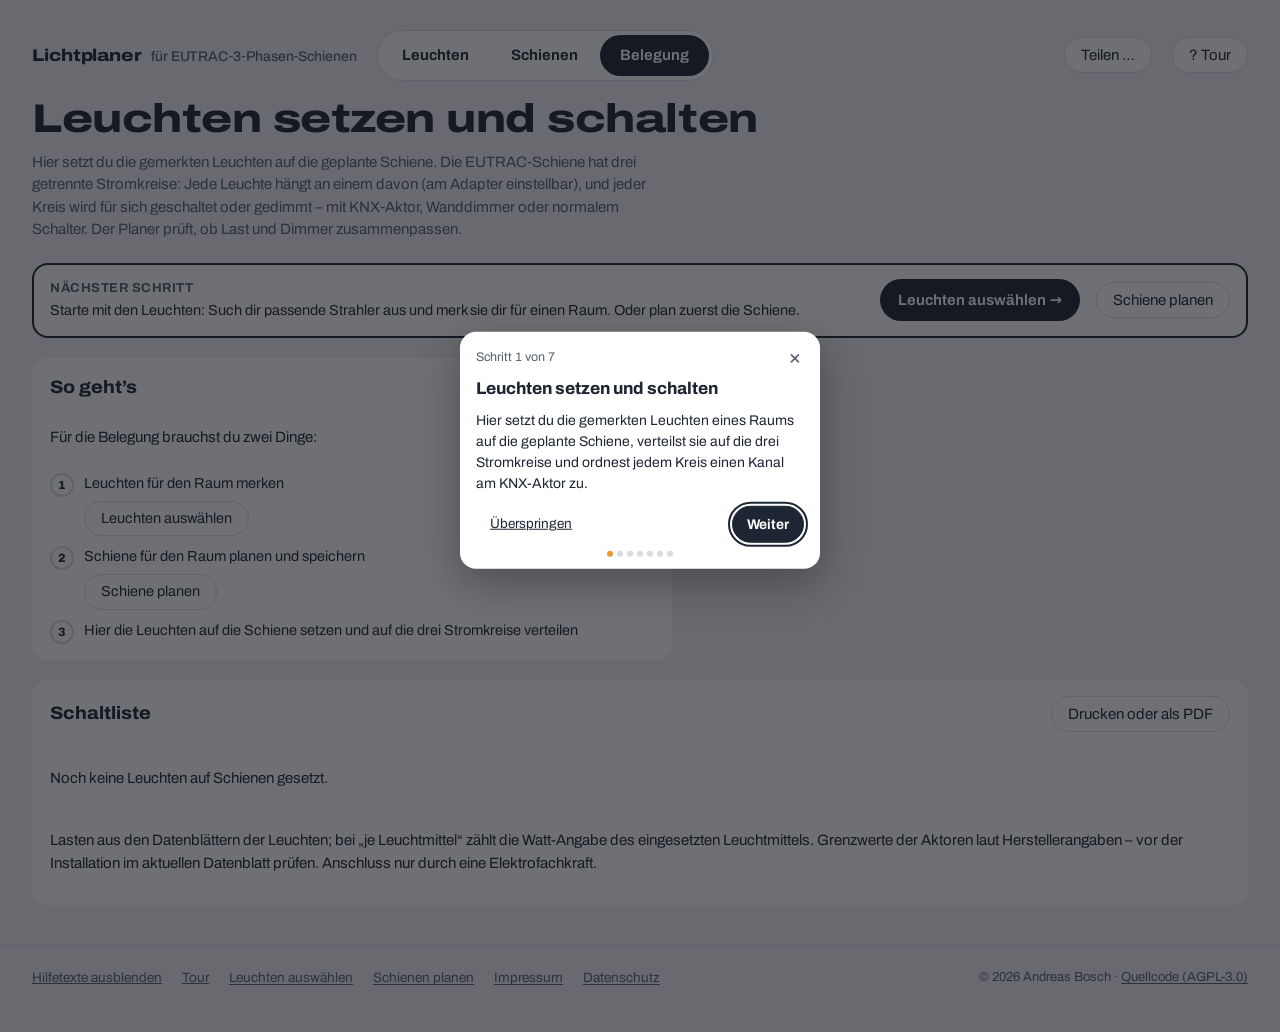
==== commit 6ba182e4: "Einsteigerführung: Moduswahl Einfach/Frei im Schienenplaner, Schnellstart, nächster Schritt, Hilfete" ====
--- a/belegung.html
+++ b/belegung.html
@@ -10,8 +10,8 @@
 <link rel="apple-touch-icon" href="icons/apple-touch-icon.png">
 <link rel="manifest" href="site.webmanifest">
 <meta name="theme-color" content="#262E3C">
-<link rel="stylesheet" href="fonts.css?v=20261101q">
-<link rel="stylesheet" href="style.css?v=20261101q">
+<link rel="stylesheet" href="fonts.css?v=20261102d">
+<link rel="stylesheet" href="style.css?v=20261102d">
 </head>
 <body class="placing" data-tour="belegung">
 <a class="skiplink" href="#blMain">Zur Belegung springen</a>
@@ -28,8 +28,8 @@
   </div>
   <div class="topin">
     <div>
-      <h1>Belegung und Stromkreise</h1>
-      <p class="lead">Setz die gemerkten Leuchten eines Raums auf die geplante Schiene, verteil sie auf die drei Stromkreise (L1, L2, L3 – am Adapter einstellbar) und ordne jedem Kreis einen Kanal am KNX-Dimm- oder Schaltaktor zu. Der Planer prüft Last, Mindestlast und Dimmverfahren.</p>
+      <h1>Leuchten setzen und schalten</h1>
+      <p class="lead help">Hier setzt du die gemerkten Leuchten auf die geplante Schiene. Die EUTRAC‑Schiene hat drei getrennte Stromkreise: Jede Leuchte hängt an einem davon (am Adapter einstellbar), und jeder Kreis wird für sich geschaltet oder gedimmt – mit KNX‑Aktor, Wanddimmer oder normalem Schalter. Der Planer prüft, ob Last und Dimmer zusammenpassen.</p>
     </div>
   </div>
 </header>
@@ -40,6 +40,8 @@
     <label class="inl">Schiene <select id="blPlan"></select></label>
     <span class="fine" id="blStatus" aria-live="polite"></span>
   </div>
+
+  <div class="nextstep bl-next" hidden></div>
 
   <aside class="bl-side" aria-label="Leuchten im Raum">
     <section class="bl-card" id="blLamps"></section>
@@ -62,7 +64,7 @@
   </section>
 </div>
 
-<footer class="sitefoot"><button type="button" class="linkbtn" id="tourLink">Tour</button><a href="./">Leuchten auswählen</a><a href="schiene.html">Schienen planen</a><a href="impressum.html">Impressum</a><a href="datenschutz.html">Datenschutz</a><span class="credit">© 2026 Andreas Bosch · <a href="https://github.com/Andr3asB/eutrac-leuchten" rel="noopener">Quellcode (AGPL-3.0)</a></span></footer>
+<footer class="sitefoot"><button type="button" class="linkbtn" data-help-toggle>Hilfetexte ausblenden</button><button type="button" class="linkbtn" id="tourLink">Tour</button><a href="./">Leuchten auswählen</a><a href="schiene.html">Schienen planen</a><a href="impressum.html">Impressum</a><a href="datenschutz.html">Datenschutz</a><span class="credit">© 2026 Andreas Bosch · <a href="https://github.com/Andr3asB/eutrac-leuchten" rel="noopener">Quellcode (AGPL-3.0)</a></span></footer>
 
 <dialog id="pwDlg">
   <form id="pwForm">
@@ -74,12 +76,13 @@
   </form>
 </dialog>
 
-<script src="config.js?v=20261101q"></script>
-<script src="vendor/supabase-2.117.3.js?v=20261101q"></script>
-<script src="share-ui.js?v=20261101q"></script>
-<script src="merkliste-store.js?v=20261101q"></script>
-<script src="tour.js?v=20261101q"></script>
-<script src="schiene-engine.js?v=20261101q"></script>
-<script src="belegung.js?v=20261101q"></script>
+<script src="config.js?v=20261102d"></script>
+<script src="vendor/supabase-2.117.3.js?v=20261102d"></script>
+<script src="share-ui.js?v=20261102d"></script>
+<script src="merkliste-store.js?v=20261102d"></script>
+<script src="guide.js?v=20261102d"></script>
+<script src="tour.js?v=20261102d"></script>
+<script src="schiene-engine.js?v=20261102d"></script>
+<script src="belegung.js?v=20261102d"></script>
 </body>
 </html>
--- a/style.css
+++ b/style.css
@@ -582,3 +582,73 @@
 .sitefoot .credit{margin-left:auto;color:var(--schiefer);font-size:13px}
 .sitefoot .credit a{color:inherit}
 @media (max-width:600px){.sitefoot .credit{margin-left:0;flex-basis:100%}}
+
+/* ---------- Einsteigerführung ---------- */
+/* Kompaktansicht für Wiederkehrer: Hilfetexte aus */
+body.pro .help{display:none!important}
+/* Zähler an den Reitern */
+.apptabs .tabn{margin-left:7px;font-size:12px;font-weight:700;min-width:20px;padding:1px 6px;border-radius:999px;background:var(--putz);color:var(--ink);text-align:center;font-variant-numeric:tabular-nums}
+.apptabs a[aria-current=page] .tabn{background:rgba(255,255,255,.22);color:var(--karte)}
+/* Nächster Schritt */
+.nextstep{display:flex;align-items:center;gap:12px 16px;flex-wrap:wrap;background:var(--karte);border:2px solid var(--ink);border-radius:var(--r-lg);padding:14px 16px}
+.nextstep .ns-body{display:flex;flex-direction:column;gap:2px;flex:1 1 260px;font-size:14.5px}
+.nextstep .ns-body b{font-size:13px;text-transform:uppercase;letter-spacing:.04em;color:var(--schiefer)}
+.nextstep a{text-decoration:none;white-space:nowrap}
+.nextstep.done{border-color:var(--gemerkt)}
+.nextstep.done .ns-body b{color:var(--gemerkt)}
+.plan .nextstep{margin:6px 0 4px;padding:12px;border-width:1.5px}
+.plan .nextstep .ns-body{flex-basis:100%;font-size:13.5px}
+/* Schienen: Moduswahl */
+.modebar{max-width:1480px;margin:0 auto 18px;padding:0 32px;display:grid;grid-template-columns:1fr 1fr;gap:12px}
+.modecard{display:flex;align-items:center;gap:14px;text-align:left;border:2px solid var(--linie);background:var(--karte);color:var(--ink);border-radius:var(--r-lg);padding:14px 18px;cursor:pointer;font:inherit;min-height:72px}
+.modecard svg{width:48px;height:32px;flex:none;color:var(--schiefer)}
+.modecard span{display:flex;flex-direction:column;gap:2px}
+.modecard b{font-size:16.5px;font-weight:750}
+.modecard small{font-size:13.5px;color:var(--schiefer)}
+.modecard:hover{border-color:var(--schiefer)}
+.modecard[aria-checked=true]{border-color:var(--ink);box-shadow:inset 0 0 0 1px var(--ink)}
+.modecard[aria-checked=true] svg{color:var(--ink)}
+.stepno{display:inline-grid;place-items:center;width:24px;height:24px;border-radius:50%;background:var(--ink);color:var(--karte);font-size:13px;font-weight:800;margin-right:8px;vertical-align:1px}
+.shapecards{display:grid;grid-template-columns:repeat(auto-fill,minmax(78px,1fr));gap:8px}
+.shapecard{display:flex;flex-direction:column;align-items:center;gap:6px;border:1.5px solid var(--linie);background:var(--karte);color:var(--ink);border-radius:12px;padding:10px 6px 8px;cursor:pointer;font:inherit;font-size:13px;font-weight:650}
+.shapecard svg{width:44px;height:31px}
+.shapecard svg line{stroke:currentColor;stroke-width:2.6;stroke-linecap:round}
+.shapecard:hover{border-color:var(--schiefer)}
+.shapecard[aria-checked=true]{border-color:var(--ink);background:var(--ink);color:var(--karte)}
+details.more{border-top:1px solid var(--linie);padding-top:8px}
+details.more summary{cursor:pointer;font-size:13.5px;color:var(--schiefer)}
+details.more[open]{display:flex;flex-direction:column;gap:8px}
+details.explain summary{cursor:pointer;list-style:none}
+details.explain summary::-webkit-details-marker{display:none}
+details.explain summary h2{display:inline;font-size:17px}
+details.explain summary::before{content:"＋ ";color:var(--schiefer)}
+details.explain[open] summary::before{content:"− "}
+.svgbox svg.editor.ro{cursor:default}
+@media (max-width:760px){.modebar{grid-template-columns:1fr;padding:0 12px}.modecard{min-height:60px;padding:10px 14px}.modecard svg{width:36px}}
+@media print{.modebar,.nextstep{display:none!important}}
+/* Leuchten: Schnellstart */
+.quick{background:var(--karte);border-radius:var(--r-lg);padding:16px 18px;margin-bottom:16px;display:flex;flex-direction:column;gap:12px}
+.quick h2{font-size:18px;font-weight:750;font-stretch:108%}
+.quickchips{display:grid;grid-template-columns:repeat(auto-fill,minmax(170px,1fr));gap:8px}
+.quickchips button{display:flex;flex-direction:column;align-items:flex-start;gap:2px;text-align:left;border:1.5px solid var(--linie);background:var(--karte);color:var(--ink);border-radius:12px;padding:10px 12px;cursor:pointer;font:inherit;min-height:56px}
+.quickchips button b{font-size:14.5px}
+.quickchips button span{font-size:12.5px;color:var(--schiefer)}
+.quickchips button:hover{border-color:var(--schiefer)}
+.quickchips button[aria-pressed=true]{background:var(--ink);color:var(--karte);border-color:var(--ink)}
+.quickchips button[aria-pressed=true] span{color:inherit;opacity:.8}
+.glossary summary{cursor:pointer;font-size:14px;color:var(--schiefer)}
+.glossary dl{display:grid;grid-template-columns:minmax(150px,max-content) 1fr;gap:6px 16px;margin:10px 0 0;font-size:14px}
+.glossary dt{font-weight:700}
+.glossary dd{margin:0;color:var(--schiefer)}
+@media (max-width:600px){.quickchips{grid-template-columns:1fr 1fr}.glossary dl{grid-template-columns:1fr}.glossary dd{margin-bottom:6px}}
+/* Belegung: Anleitung */
+.bl-next{grid-column:1/-1}
+.bl-steps{list-style:none;margin:0;padding:0;display:flex;flex-direction:column;gap:10px;counter-reset:st}
+.bl-steps li{display:flex;gap:10px;align-items:flex-start;font-size:14.5px}
+.bl-steps li>span{counter-increment:st;flex:none;width:24px;height:24px;border-radius:50%;border:2px solid var(--linie);display:grid;place-items:center;font-size:12px;font-weight:800}
+.bl-steps li>span:empty::before{content:counter(st)}
+.bl-steps li.ok>span{background:var(--gemerkt);border-color:var(--gemerkt);color:#fff}
+.bl-steps li.ok div{color:var(--schiefer);text-decoration:line-through}
+.bl-steps .ghost{display:inline-block;margin-top:6px;text-decoration:none;color:var(--ink)}
+.bl-layout.nopl .bl-side{grid-column:1/-1;max-width:640px}
+.bl-layout.nopl .bl-main{display:none}
